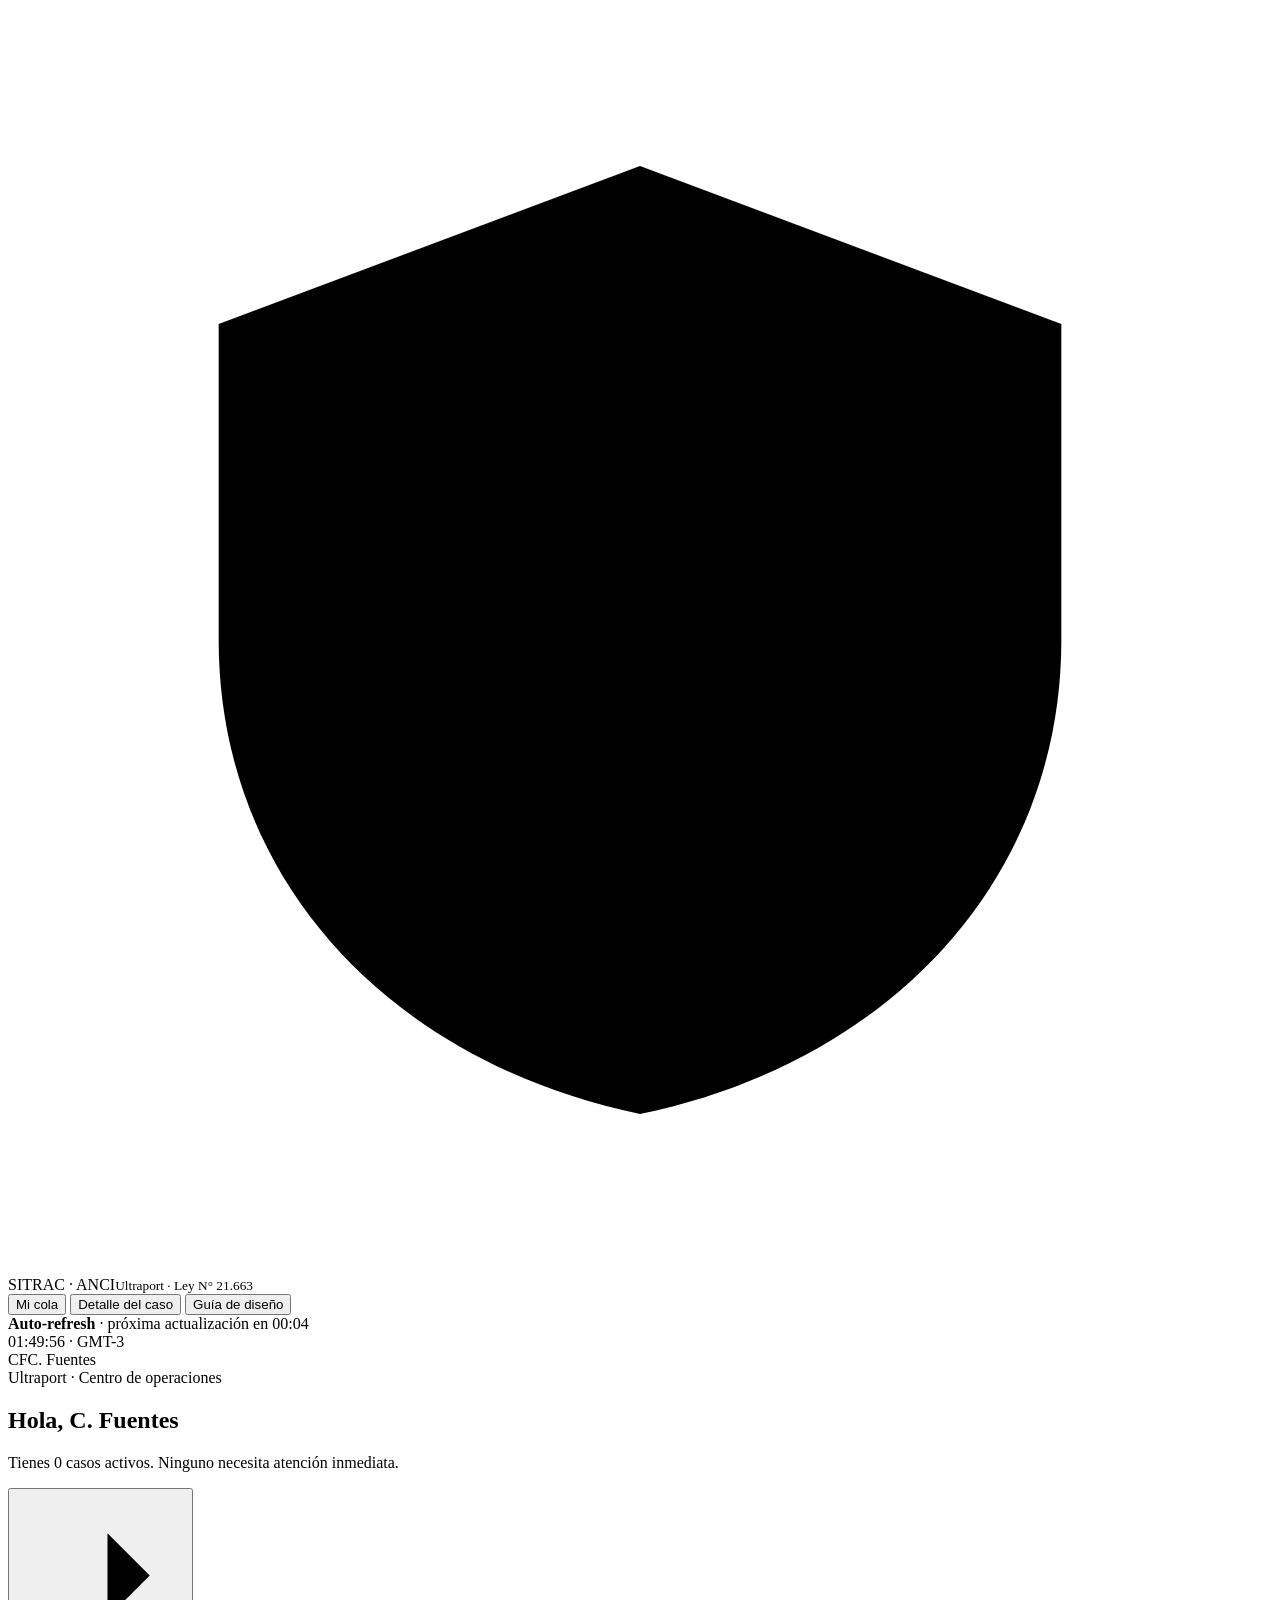
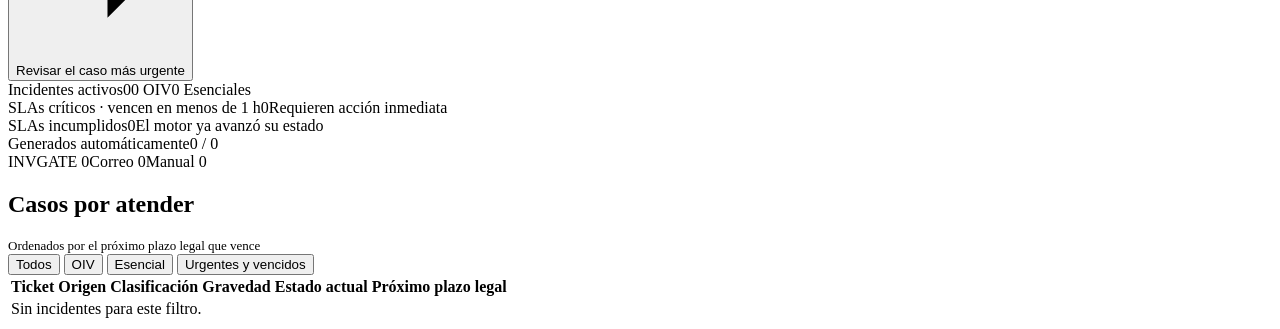
==== Fase 2/Evidencias Proyecto/Evidencias de sistema/Sitrac.Frontend/index.html @ f8e3b221 "Upload SITRAC-ANCI backend MVP y frontend modular" ====
<!DOCTYPE html>
<html lang="es">
<head>
<meta charset="UTF-8">
<meta name="viewport" content="width=device-width, initial-scale=1">
<title>SITRAC-ANCI Consola</title>
<link rel="preconnect" href="https://fonts.googleapis.com">
<link rel="stylesheet" href="https://fonts.googleapis.com/css2?family=Roboto:wght@400;500;700&family=Roboto+Mono:wght@400;500&display=swap">
<link rel="stylesheet" href="css/style.css">
</head>
<body>

<noscript>
  <div style="padding:20px;background:#fff5f5;color:#c4161c;font-family:sans-serif">
    <b>SITRAC-ANCI requiere JavaScript.</b> Actívalo en tu navegador para ver la consola operativa.
  </div>
</noscript>

<div class="top">
  <div class="brand">
    <span class="mark"><svg class="i" viewBox="0 0 24 24"><path d="M12 3l8 3v6c0 4.5-3.2 8-8 9-4.8-1-8-4.5-8-9V6l8-3z"/><path d="M9 12l2 2 4-4"/></svg></span>
    <div>SITRAC · ANCI<small>Ultraport · Ley N° 21.663</small></div>
  </div>
  <nav class="nav" role="tablist" aria-label="Vistas de la consola">
    <button role="tab" data-go="dash" aria-selected="true">Mi cola</button>
    <button role="tab" data-go="det" aria-selected="false">Detalle del caso</button>
    <button role="tab" data-go="guia" aria-selected="false">Guía de diseño</button>
  </nav>
  <div class="top-r">
    <div class="engine" title="Recarga la cola cada 60 s desde la API">
      <span class="dot"></span>
      <span><b>Auto-refresh</b> · próxima actualización en <span class="mono" id="nextEval">00:00</span></span>
    </div>
    <div class="clock mono" id="clock"></div>
    <div class="me"><span class="avatar">CF</span><span>C. Fuentes</span></div>
  </div>
</div>

<main>
<!-- ======================= COLA ======================= -->
<section class="view" id="v-dash">
  <div class="page-h">
    <div><div class="eyebrow">Ultraport · Centro de operaciones</div><h1>Hola, C. Fuentes</h1><p id="greet"></p></div>
    <button class="pbtn" data-go="det"><svg class="i" viewBox="0 0 24 24"><path d="M5 12h14M13 6l6 6-6 6"/></svg>Revisar el caso más urgente</button>
  </div>
  <div class="kpis" id="kpis"></div>
  <div class="panel">
    <div class="panel-h">
      <div><h2>Casos por atender</h2><div style="font-size:13px;color:var(--text-3)">Ordenados por el próximo plazo legal que vence</div></div>
      <div class="filters" id="filters">
        <button aria-pressed="true" data-f="all">Todos</button>
        <button aria-pressed="false" data-f="OIV">OIV</button>
        <button aria-pressed="false" data-f="Esencial">Esencial</button>
        <button aria-pressed="false" data-f="crit">Urgentes y vencidos</button>
      </div>
    </div>
    <div class="tablewrap"><table>
      <thead><tr><th>Ticket</th><th>Origen</th><th>Clasificación</th><th>Gravedad</th><th>Estado actual</th><th>Próximo plazo legal</th></tr></thead>
      <tbody id="triage"></tbody>
    </table></div>
  </div>
</section>

<!-- ======================= DETALLE ======================= -->
<section class="view" id="v-det" hidden>
  <div class="crumb-row">
    <div class="crumb"><a data-go="dash">Mi cola</a><span>›</span><span id="crumb-id" style="color:var(--text)">—</span></div>
    <div class="pager">
      <button class="obtn" data-pg="prev" aria-label="Caso anterior"><svg class="i" viewBox="0 0 24 24"><path d="M15 5l-7 7 7 7"/></svg>Anterior</button>
      <span>Caso <b id="pager-pos">1</b> de <b id="pager-total">—</b></span>
      <button class="obtn" data-pg="next" aria-label="Caso siguiente">Siguiente<svg class="i" viewBox="0 0 24 24"><path d="M9 5l7 7-7 7"/></svg></button>
    </div>
  </div>
  <div class="card head" id="head"></div>
  <div id="stepper" class="stepper card" aria-label="Ciclo de vida del incidente"></div>
  <div class="layout">
    <div class="main-col">
      <div class="panel" id="slaPanel"></div>
      <div class="panel">
        <div class="sec-h">
          <h2><svg class="i" viewBox="0 0 24 24"><path d="M12 8v5l3 2"/><circle cx="12" cy="12" r="9"/></svg>Historial del caso</h2>
          <div class="filters" id="tlf">
            <button aria-pressed="true" data-a="all">Todo</button>
            <button aria-pressed="false" data-a="ana">Analistas</button>
            <button aria-pressed="false" data-a="sys">Acciones automáticas</button>
          </div>
        </div>
        <div style="padding:6px 20px 0;font-size:13px;color:var(--text-3);display:flex;gap:6px;align-items:center">
          <svg class="i" viewBox="0 0 24 24"><rect x="5" y="11" width="14" height="9" rx="2"/><path d="M8 11V8a4 4 0 018 0v3"/></svg>
          Es un registro legal: no se puede editar ni borrar.
        </div>
        <ol class="tl" id="tl"></ol>
      </div>
    </div>
    <aside class="rail">
      <div class="panel">
        <h2>Qué quieres hacer</h2>
        <p class="sub">Cada acción queda firmada con tu nombre y pide un comentario.</p>
        <div class="acts" id="acts"></div>
        <div class="hint" id="hint"></div>
      </div>
      <div class="panel">
        <h2>Casos parecidos</h2>
        <p class="sub">Para decidir con lo que ya hizo el equipo. Datos de ejemplo.</p>
        <ul class="sim" id="sim"></ul>
      </div>
      <div class="panel">
        <h2 style="margin-bottom:12px">Datos del caso</h2>
        <dl class="kv" id="kv"></dl>
      </div>
    </aside>
  </div>
</section>

<!-- ======================= GUÍA ======================= -->
<section class="view" id="v-guia" hidden>
  <div class="page-h"><div><div class="eyebrow">Especificación</div><h1>Guía de diseño SITRAC-ANCI</h1></div></div>
  <div class="guide">
    <div class="panel">
      <h2>Pensado para revisar casos en serie</h2>
      <ul>
        <li><b>Mi cola</b> abre con un saludo y una frase que dice cuántos casos necesitan atención ahora.</li>
        <li>El botón «Revisar el caso más urgente» lleva directo al primer caso. Dentro del caso, Anterior y Siguiente mantienen el ritmo.</li>
        <li>Las acciones tienen atajo de teclado (<kbd>A</kbd> aviso, <kbd>I</kbd> informe, <kbd>C</kbd> cerrar).</li>
        <li>«Casos parecidos» muestra qué decidió el equipo antes con el mismo sistema o vector.</li>
        <li>Lenguaje directo: «Venció hace 16 h», «El sistema actuó porque…».</li>
      </ul>
    </div>
    <div class="panel">
      <h2>Layout del caso</h2>
      <div class="wire">
        <div class="w2"><b>Ficha</b> · ID, título, gravedad, clasificación, estado y datos clave</div>
        <div class="w2"><b>Ciclo de vida</b> · En triage, Aviso enviado, Preliminar enviado, Cerrado</div>
        <div><b>Columna principal</b><br>1. Plazos legales: 3 tarjetas con cuenta regresiva y barra<br>2. Historial del caso, filtrable</div>
        <div><b>Riel derecho (fijo)</b><br>Acciones, casos parecidos, datos del caso</div>
      </div>
      <p>Bajo 1100 px el riel pasa debajo de la columna principal.</p>
    </div>
    <div class="panel">
      <h2>Paleta</h2>
      <div class="sw">
        <div><i style="background:#f2f3f3"></i><span><b>Fondo · #F2F3F3</b>Gris claro</span></div>
        <div><i style="background:#0f1b2a"></i><span><b>Navegación · #0F1B2A</b>Barra superior</span></div>
        <div><i style="background:#0972d3"></i><span><b>Acción · #0972D3</b>Botones y foco</span></div>
        <div><i style="background:#2ea043"></i><span><b>Holgura · #2EA043</b>Plazo con margen</span></div>
        <div><i style="background:#e9a100"></i><span><b>Atención · #E9A100</b>Plazo por vencer</span></div>
        <div><i style="background:#d91515"></i><span><b>Incumplido · #D91515</b>Plazo vencido</span></div>
        <div><i style="background:#3d4f66"></i><span><b>Automático · #3D4F66</b>Acciones del sistema</span></div>
      </div>
      <p>La gravedad usa su propia escala (gris, azul, naranja, rojo oscuro) con un medidor de 4 barras.</p>
    </div>
    <div class="panel">
      <h2>Reglas de urgencia</h2>
      <ul>
        <li><b class="c-ok">Holgura</b>: queda más del 33 % de la ventana y más de 1 hora.</li>
        <li><b class="c-warn">Atención</b>: queda 33 % o menos de la ventana, o menos de 1 hora.</li>
        <li><b class="c-crit">Incumplido</b>: plazo vencido, o informe enviado fuera de plazo.</li>
        <li>El color siempre va con ícono y texto del estado.</li>
        <li>Acciones automáticas: ícono de engranaje, tarjeta gris azulada y explicación del motivo. Acciones de analistas: iniciales sobre azul.</li>
      </ul>
    </div>
    <div class="panel">
      <h2>Seguridad e integridad de auditoría</h2>
      <ul>
        <li>Todo modal de acción manual exige un comentario de al menos 15 caracteres; el botón queda deshabilitado hasta cumplirlo.</li>
        <li>El modal avisa quién firma y que el registro no se puede editar.</li>
        <li>Cerrar Ticket está bloqueado hasta registrar el Informe Final.</li>
        <li>Las fechas límite se muestran como sellos fijos del snapshot, nunca editables.</li>
      </ul>
    </div>
    <div class="panel">
      <h2>Notas técnicas</h2>
      <ul>
        <li>Estados oficiales de <code>TbAnciTipoEstadoIncidente</code>: <b>1</b> = En triage, <b>2</b> = Aviso enviado, <b>3</b> = Preliminar enviado, <b>4</b> = Cerrado.</li>
        <li>Ventanas SLA: OIV 3 h / 24 h / 15 d. Esencial 3 h / 72 h / 15 d.</li>
        <li>La cola se auto-refresca cada 60 s desde <code>GET /api/incidentes</code>.</li>
        <li>El detalle e historial consumen <code>GET /api/incidentes/{id}</code> y <code>GET /api/incidentes/{id}/historial</code>.</li>
        <li>El motor automático (<code>LifecycleAdvancerService</code>) evalúa y avanza estados cada 1 min.</li>
      </ul>
    </div>
  </div>
</section>
</main>

<div class="ov" id="ov" hidden><div class="modal" role="dialog" aria-modal="true" aria-labelledby="mt" id="modal"></div></div>
<div class="toast" id="toast" hidden></div>

<script type="module" src="js/app.js"></script>

</body>
</html>
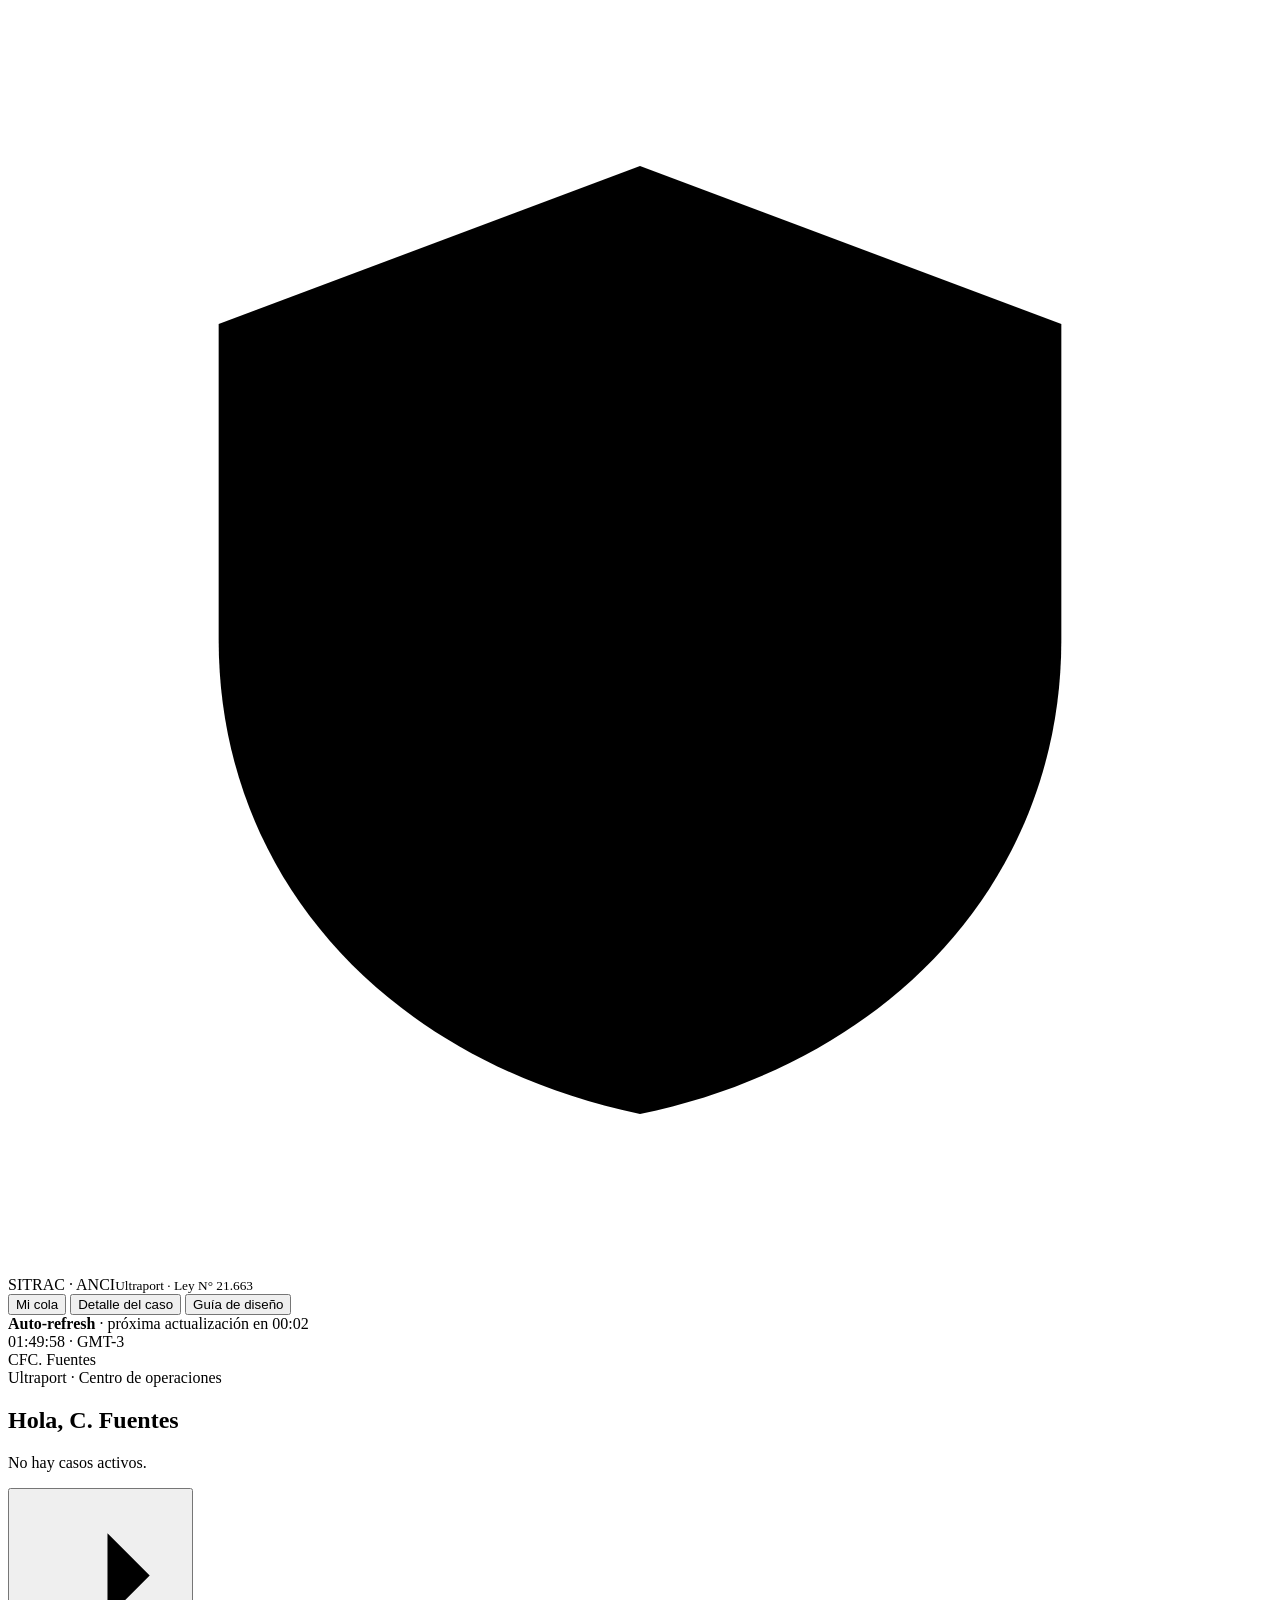
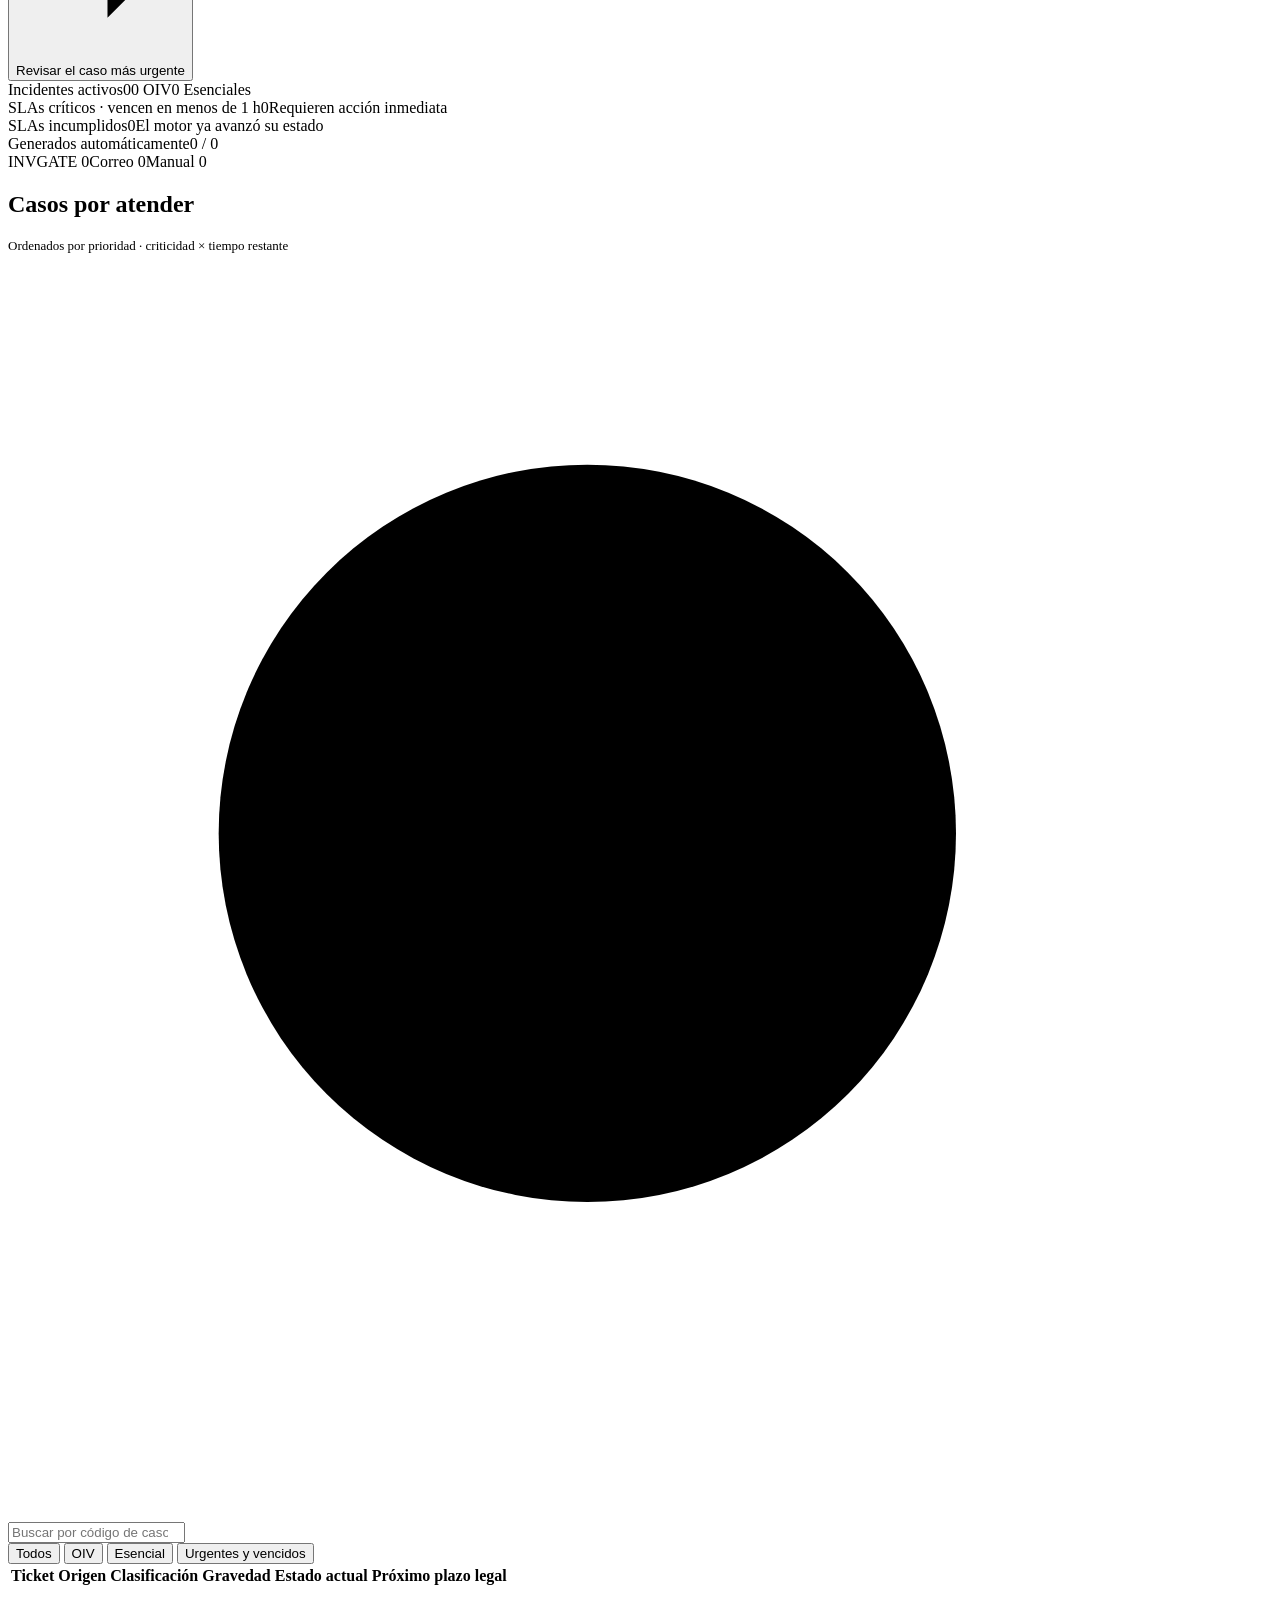
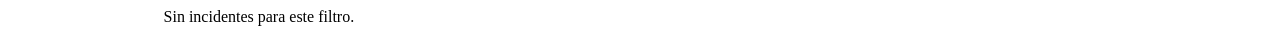
==== commit 87f70573: "feat(frontend): buscador de casos por codigo de ticket - Nuevo input de busqueda con icono de lupa e" ====
--- a/Fase 2/Evidencias Proyecto/Evidencias de sistema/Sitrac.Frontend/index.html
+++ b/Fase 2/Evidencias Proyecto/Evidencias de sistema/Sitrac.Frontend/index.html
@@ -46,12 +46,19 @@
   <div class="kpis" id="kpis"></div>
   <div class="panel">
     <div class="panel-h">
-      <div><h2>Casos por atender</h2><div style="font-size:13px;color:var(--text-3)">Ordenados por el próximo plazo legal que vence</div></div>
-      <div class="filters" id="filters">
-        <button aria-pressed="true" data-f="all">Todos</button>
-        <button aria-pressed="false" data-f="OIV">OIV</button>
-        <button aria-pressed="false" data-f="Esencial">Esencial</button>
-        <button aria-pressed="false" data-f="crit">Urgentes y vencidos</button>
+      <div><h2>Casos por atender</h2><div style="font-size:13px;color:var(--text-3)">Ordenados por prioridad · criticidad × tiempo restante</div></div>
+      <div class="panel-tools">
+        <div class="search-wrap" role="search">
+          <svg class="i" viewBox="0 0 24 24" aria-hidden="true"><circle cx="11" cy="11" r="7"/><path d="M20 20l-3.5-3.5"/></svg>
+          <input type="search" id="search-input" placeholder="Buscar por código de caso…" autocomplete="off" aria-label="Buscar caso por código">
+          <button type="button" id="search-clear" hidden aria-label="Limpiar búsqueda">×</button>
+        </div>
+        <div class="filters" id="filters">
+          <button aria-pressed="true" data-f="all">Todos</button>
+          <button aria-pressed="false" data-f="OIV">OIV</button>
+          <button aria-pressed="false" data-f="Esencial">Esencial</button>
+          <button aria-pressed="false" data-f="crit">Urgentes y vencidos</button>
+        </div>
       </div>
     </div>
     <div class="tablewrap"><table>
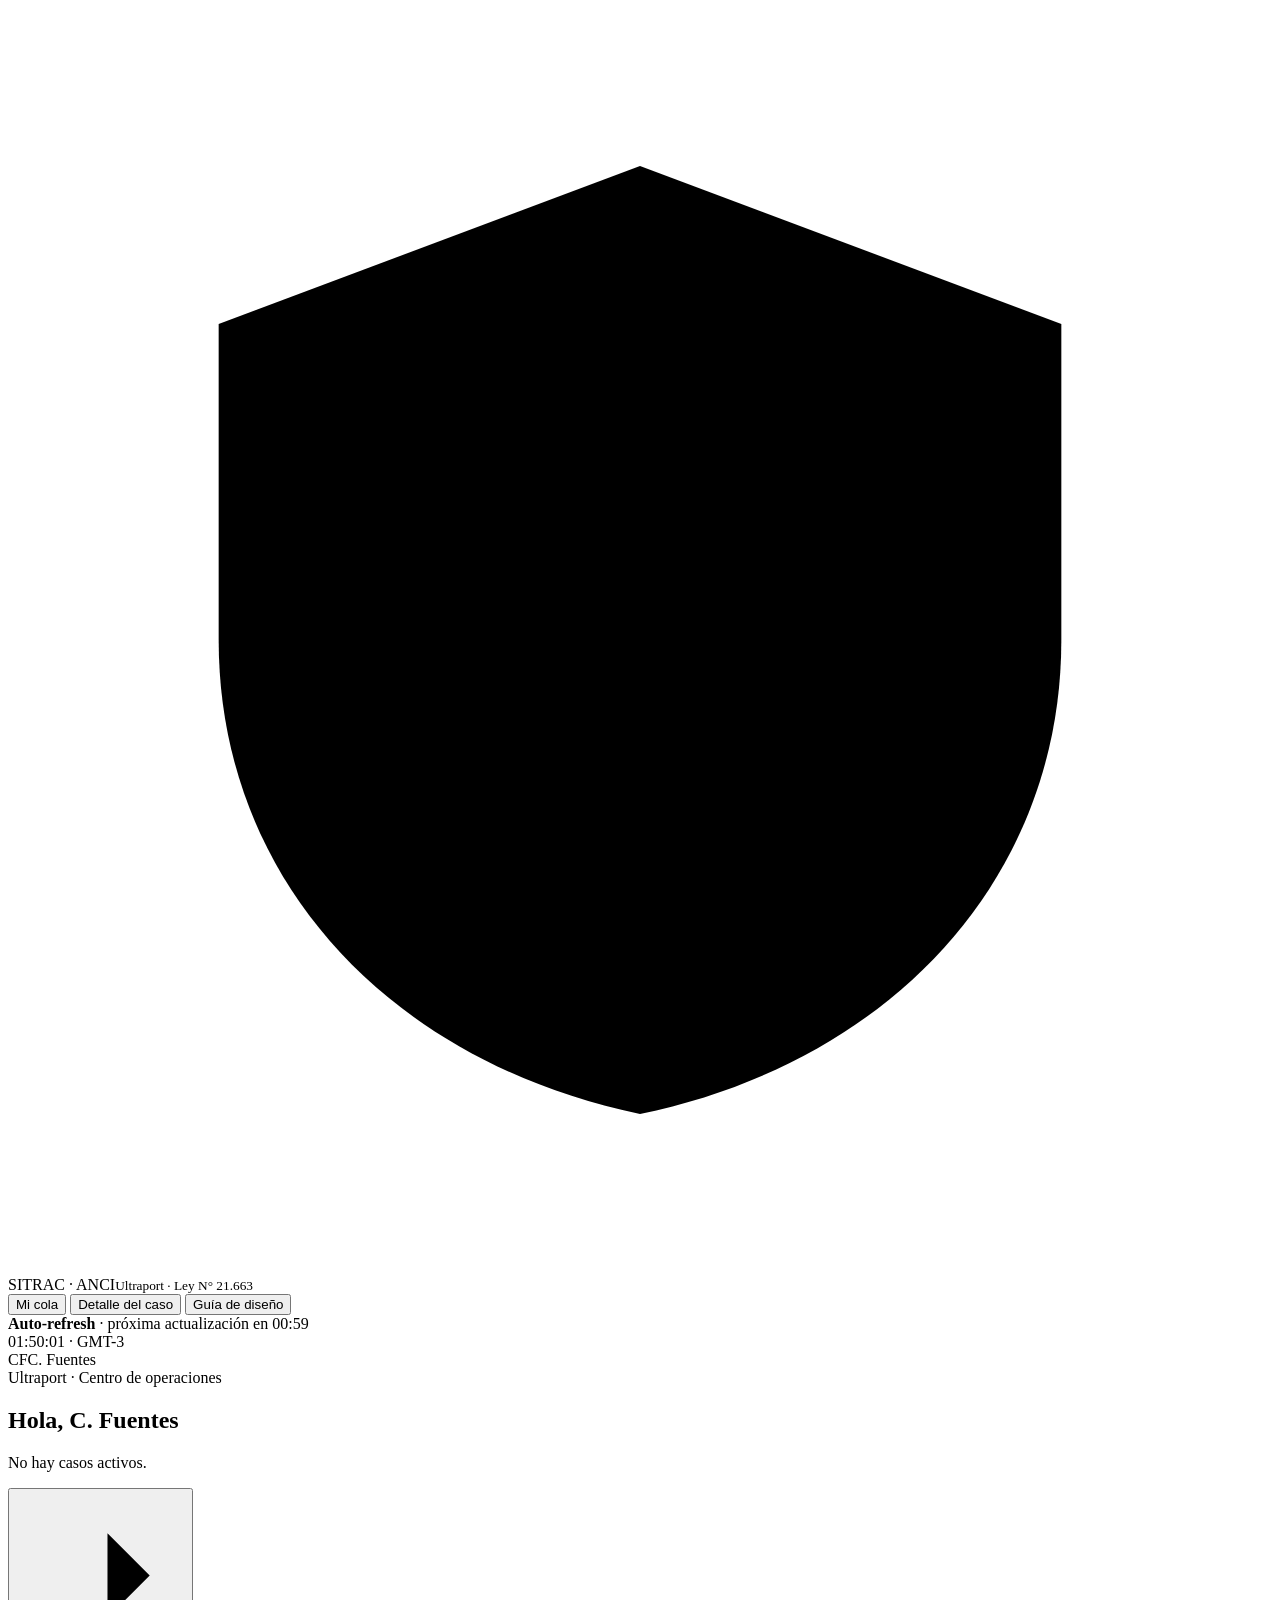
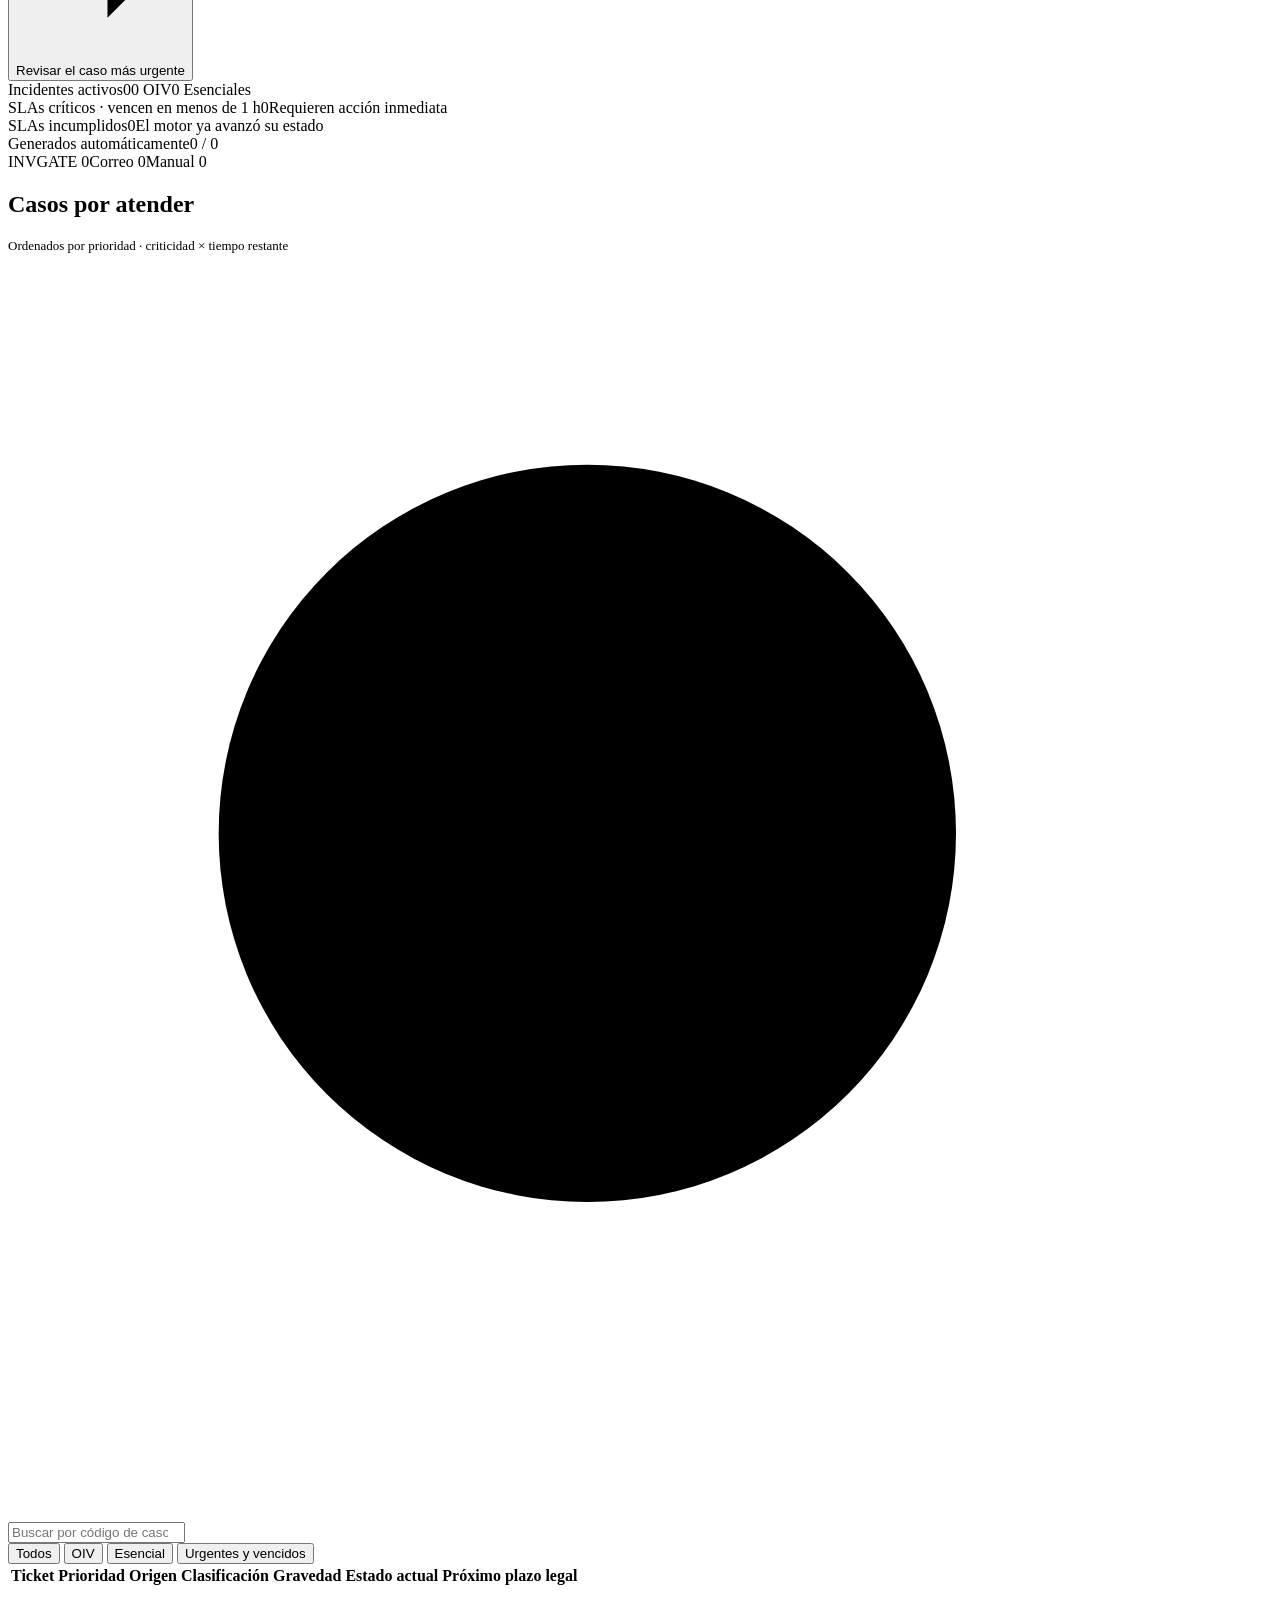
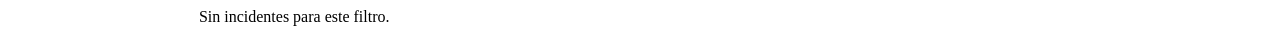
==== commit 7438dbed: "feat(frontend): paleta corporativa, prioridad por criticidad y fixes - Paleta institucional Ultrapor" ====
--- a/Fase 2/Evidencias Proyecto/Evidencias de sistema/Sitrac.Frontend/index.html
+++ b/Fase 2/Evidencias Proyecto/Evidencias de sistema/Sitrac.Frontend/index.html
@@ -11,7 +11,7 @@
 <body>
 
 <noscript>
-  <div style="padding:20px;background:#fff5f5;color:#c4161c;font-family:sans-serif">
+  <div style="padding:20px;background:#FFE5EA;color:#B30023;font-family:sans-serif">
     <b>SITRAC-ANCI requiere JavaScript.</b> Actívalo en tu navegador para ver la consola operativa.
   </div>
 </noscript>
@@ -62,7 +62,7 @@
       </div>
     </div>
     <div class="tablewrap"><table>
-      <thead><tr><th>Ticket</th><th>Origen</th><th>Clasificación</th><th>Gravedad</th><th>Estado actual</th><th>Próximo plazo legal</th></tr></thead>
+      <thead><tr><th>Ticket</th><th>Prioridad</th><th>Origen</th><th>Clasificación</th><th>Gravedad</th><th>Estado actual</th><th>Próximo plazo legal</th></tr></thead>
       <tbody id="triage"></tbody>
     </table></div>
   </div>
@@ -127,12 +127,13 @@
       <h2>Pensado para revisar casos en serie</h2>
       <ul>
         <li><b>Mi cola</b> abre con un saludo y una frase que dice cuántos casos necesitan atención ahora.</li>
-        <li>El botón «Revisar el caso más urgente» lleva directo al primer caso. Dentro del caso, Anterior y Siguiente mantienen el ritmo.</li>
+        <li>El botón «Revisar el caso más urgente» lleva directo al caso de mayor prioridad. Dentro del caso, Anterior y Siguiente mantienen el ritmo.</li>
         <li>Las acciones tienen atajo de teclado (<kbd>A</kbd> aviso, <kbd>I</kbd> informe, <kbd>C</kbd> cerrar).</li>
         <li>«Casos parecidos» muestra qué decidió el equipo antes con el mismo sistema o vector.</li>
         <li>Lenguaje directo: «Venció hace 16 h», «El sistema actuó porque…».</li>
       </ul>
     </div>
+
     <div class="panel">
       <h2>Layout del caso</h2>
       <div class="wire">
@@ -143,29 +144,70 @@
       </div>
       <p>Bajo 1100 px el riel pasa debajo de la columna principal.</p>
     </div>
-    <div class="panel">
-      <h2>Paleta</h2>
+
+    <div class="panel">
+      <h2>Prioridad de casos</h2>
+      <p>La cola se ordena por un <b>score de prioridad</b> que combina cuatro factores ponderados. El objetivo es que el analista atienda primero lo más crítico, no solo lo más próximo a vencer.</p>
+      <p style="font-family:var(--mono);font-size:12px;background:#fafafa;padding:10px;border-radius:6px;border:1px solid var(--line-2);margin:8px 0">
+        PRIORIDAD = (Gravedad × 3) + (Clasificación × 2) + (Urgencia temporal × 40) + (Peso del hito × 2)
+      </p>
+      <ul>
+        <li><b>Gravedad</b> · Bajo 1, Medio 2, Alto 3, Crítico 4.</li>
+        <li><b>Clasificación</b> · OIV 2, Esencial 1. OIV pesa más por obligación regulatoria con plazos más cortos.</li>
+        <li><b>Urgencia temporal</b> · 0 a 1, calculada como 1 − (tiempo restante / ventana SLA). Vencido = 1.</li>
+        <li><b>Peso del hito</b> · Aviso Temprano 3, Informe Preliminar 2, Informe Final 1.</li>
+      </ul>
+      <p>Etiquetas visuales: <span class="chip pri-crit">Máxima</span> ≥ 30 puntos · <span class="chip pri-warn">Alta</span> ≥ 22 · <span class="chip pri-ok">Media</span> ≥ 15 · <span class="chip pri-ok">Baja</span> &lt; 15.</p>
+    </div>
+
+    <div class="panel">
+      <h2>Paleta institucional</h2>
       <div class="sw">
-        <div><i style="background:#f2f3f3"></i><span><b>Fondo · #F2F3F3</b>Gris claro</span></div>
-        <div><i style="background:#0f1b2a"></i><span><b>Navegación · #0F1B2A</b>Barra superior</span></div>
-        <div><i style="background:#0972d3"></i><span><b>Acción · #0972D3</b>Botones y foco</span></div>
-        <div><i style="background:#2ea043"></i><span><b>Holgura · #2EA043</b>Plazo con margen</span></div>
-        <div><i style="background:#e9a100"></i><span><b>Atención · #E9A100</b>Plazo por vencer</span></div>
-        <div><i style="background:#d91515"></i><span><b>Incumplido · #D91515</b>Plazo vencido</span></div>
-        <div><i style="background:#3d4f66"></i><span><b>Automático · #3D4F66</b>Acciones del sistema</span></div>
-      </div>
-      <p>La gravedad usa su propia escala (gris, azul, naranja, rojo oscuro) con un medidor de 4 barras.</p>
-    </div>
+        <div><i style="background:#5862AA"></i><span><b>Acción · #5862AA</b>Azul violeta corporativo</span></div>
+        <div><i style="background:#00B482"></i><span><b>Holgura · #00B482</b>Verde corporativo</span></div>
+        <div><i style="background:#DFC500"></i><span><b>Atención · #DFC500</b>Amarillo corporativo</span></div>
+        <div><i style="background:#E4002B"></i><span><b>Incumplido · #E4002B</b>Rojo corporativo</span></div>
+        <div><i style="background:#F58220"></i><span><b>Gravedad alta · #F58220</b>Naranja corporativo</span></div>
+        <div><i style="background:#008890"></i><span><b>Info · #008890</b>Teal corporativo</span></div>
+        <div><i style="background:#0F1B2A"></i><span><b>Navegación · #0F1B2A</b>Barra superior</span></div>
+        <div><i style="background:#F2F3F3"></i><span><b>Fondo · #F2F3F3</b>Gris claro</span></div>
+      </div>
+      <p>Paleta secundaria institucional Ultraport. Los colores se usan con la semántica del sistema: verde = holgura, amarillo = atención, rojo = incumplido, naranja = gravedad alta, azul violeta = acciones, teal = información.</p>
+    </div>
+
+    <div class="panel">
+      <h2>Tipografía</h2>
+      <p>El sistema usa <b>Roboto</b> para texto general (cargada desde Google Fonts) y <b>Roboto Mono</b> para datos tabulares: horas, contadores y códigos de ticket.</p>
+      <ul>
+        <li><b>Jerarquía:</b> H1 28px · H2 18px · cuerpo 14px · metadatos 12px.</li>
+        <li><b>Monospace</b> solo para valores numéricos alineados: <span class="mono">04:23:11</span>, <span class="mono">INC-88992</span>.</li>
+        <li><b>Line-height</b> 1.5 para párrafos, 1.15 para contadores grandes.</li>
+      </ul>
+    </div>
+
     <div class="panel">
       <h2>Reglas de urgencia</h2>
       <ul>
-        <li><b class="c-ok">Holgura</b>: queda más del 33 % de la ventana y más de 1 hora.</li>
-        <li><b class="c-warn">Atención</b>: queda 33 % o menos de la ventana, o menos de 1 hora.</li>
-        <li><b class="c-crit">Incumplido</b>: plazo vencido, o informe enviado fuera de plazo.</li>
+        <li><b style="color:#037C5A">Holgura</b>: queda más del 33 % de la ventana y más de 1 hora. Color: <span class="mono">#00B482</span>.</li>
+        <li><b style="color:#8F7D00">Atención</b>: queda 33 % o menos de la ventana, o menos de 1 hora. Color: <span class="mono">#DFC500</span>.</li>
+        <li><b style="color:#B30023">Incumplido</b>: plazo vencido, o informe enviado fuera de plazo. Color: <span class="mono">#E4002B</span>.</li>
         <li>El color siempre va con ícono y texto del estado.</li>
-        <li>Acciones automáticas: ícono de engranaje, tarjeta gris azulada y explicación del motivo. Acciones de analistas: iniciales sobre azul.</li>
-      </ul>
-    </div>
+        <li>Acciones automáticas: ícono de engranaje, tarjeta gris azulada y explicación del motivo. Acciones de analistas: iniciales sobre azul violeta.</li>
+      </ul>
+    </div>
+
+    <div class="panel">
+      <h2>Escala de gravedad</h2>
+      <p>La gravedad del incidente se representa con 4 barras ascendentes y color propio:</p>
+      <ul>
+        <li><b style="color:#6b7785">Bajo</b> · <span class="mono">#6B7785</span> · 1 barra.</li>
+        <li><b style="color:#5862AA">Medio</b> · <span class="mono">#5862AA</span> · 2 barras.</li>
+        <li><b style="color:#F58220">Alto</b> · <span class="mono">#F58220</span> · 3 barras.</li>
+        <li><b style="color:#E4002B">Crítico</b> · <span class="mono">#E4002B</span> · 4 barras.</li>
+      </ul>
+      <p>La escala es independiente del semáforo temporal (holgura/atención/incumplido). Un caso de gravedad Baja puede estar vencido, y uno Crítico puede tener holgura.</p>
+    </div>
+
     <div class="panel">
       <h2>Seguridad e integridad de auditoría</h2>
       <ul>
@@ -175,6 +217,7 @@
         <li>Las fechas límite se muestran como sellos fijos del snapshot, nunca editables.</li>
       </ul>
     </div>
+
     <div class="panel">
       <h2>Notas técnicas</h2>
       <ul>
@@ -183,6 +226,8 @@
         <li>La cola se auto-refresca cada 60 s desde <code>GET /api/incidentes</code>.</li>
         <li>El detalle e historial consumen <code>GET /api/incidentes/{id}</code> y <code>GET /api/incidentes/{id}/historial</code>.</li>
         <li>El motor automático (<code>LifecycleAdvancerService</code>) evalúa y avanza estados cada 1 min.</li>
+        <li>El buscador de la cola filtra por código de ticket (búsqueda parcial, case-insensitive) y se combina con los filtros de clasificación y urgencia.</li>
+        <li>El cálculo de prioridad se ejecuta en el frontend al cargar la cola y combina gravedad, clasificación, urgencia temporal y peso del hito pendiente.</li>
       </ul>
     </div>
   </div>
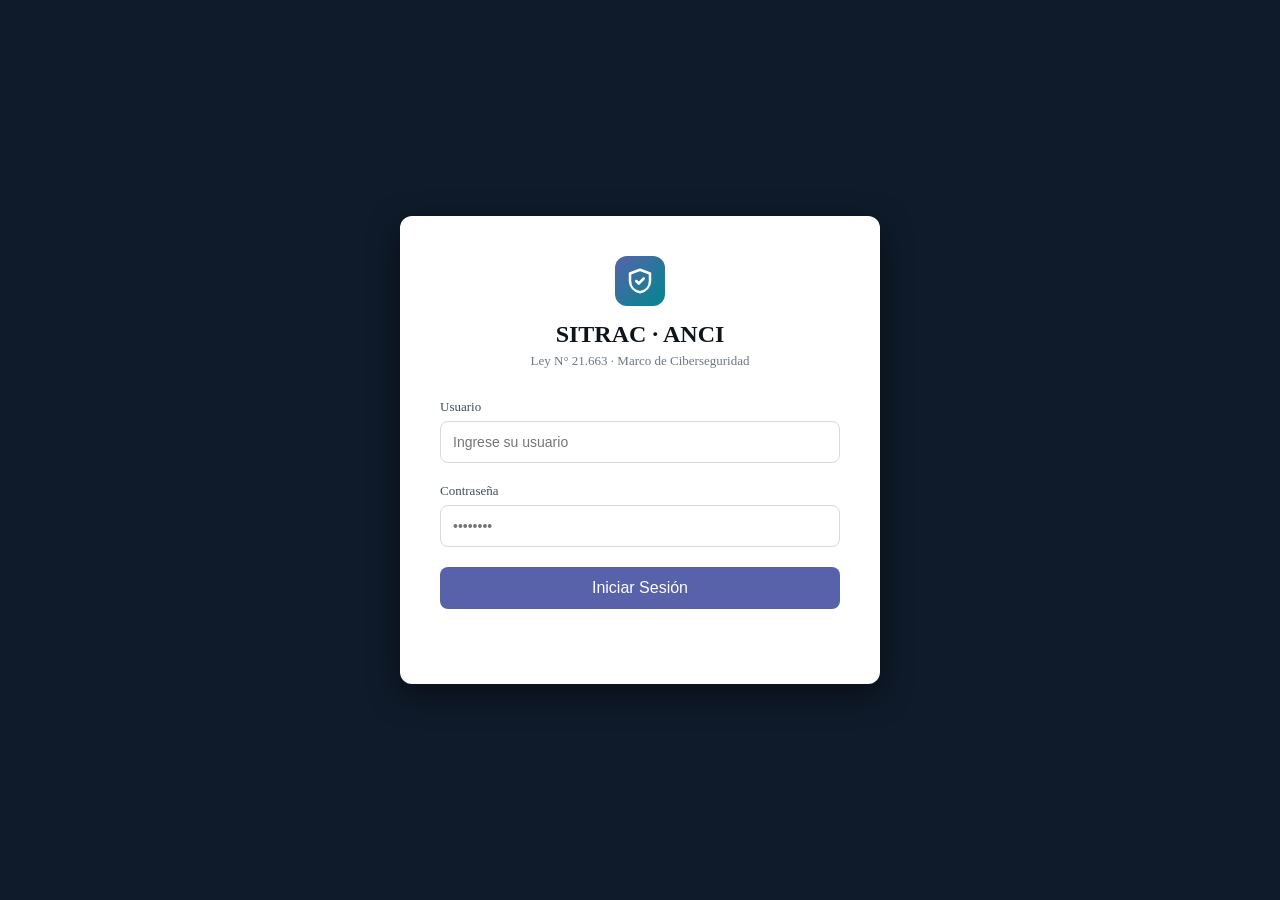
==== commit 3bebca1c: "feat(security): JWT auth, rate limiting y hardening de la API BACKEND (SEGURIDAD): - Migracion V0007" ====
--- a/Fase 2/Evidencias Proyecto/Evidencias de sistema/Sitrac.Frontend/index.html
+++ b/Fase 2/Evidencias Proyecto/Evidencias de sistema/Sitrac.Frontend/index.html
@@ -32,7 +32,11 @@
       <span><b>Auto-refresh</b> · próxima actualización en <span class="mono" id="nextEval">00:00</span></span>
     </div>
     <div class="clock mono" id="clock"></div>
-    <div class="me"><span class="avatar">CF</span><span>C. Fuentes</span></div>
+        <div class="me">
+        <span class="avatar">CF</span>
+        <span>C. Fuentes</span>
+        <button id="btnLogout" style="background:transparent; border:none; color:#c9d3df; cursor:pointer; margin-left:10px; font-size:12px; text-decoration:underline;">Salir</button>
+    </div>
   </div>
 </div>
 
